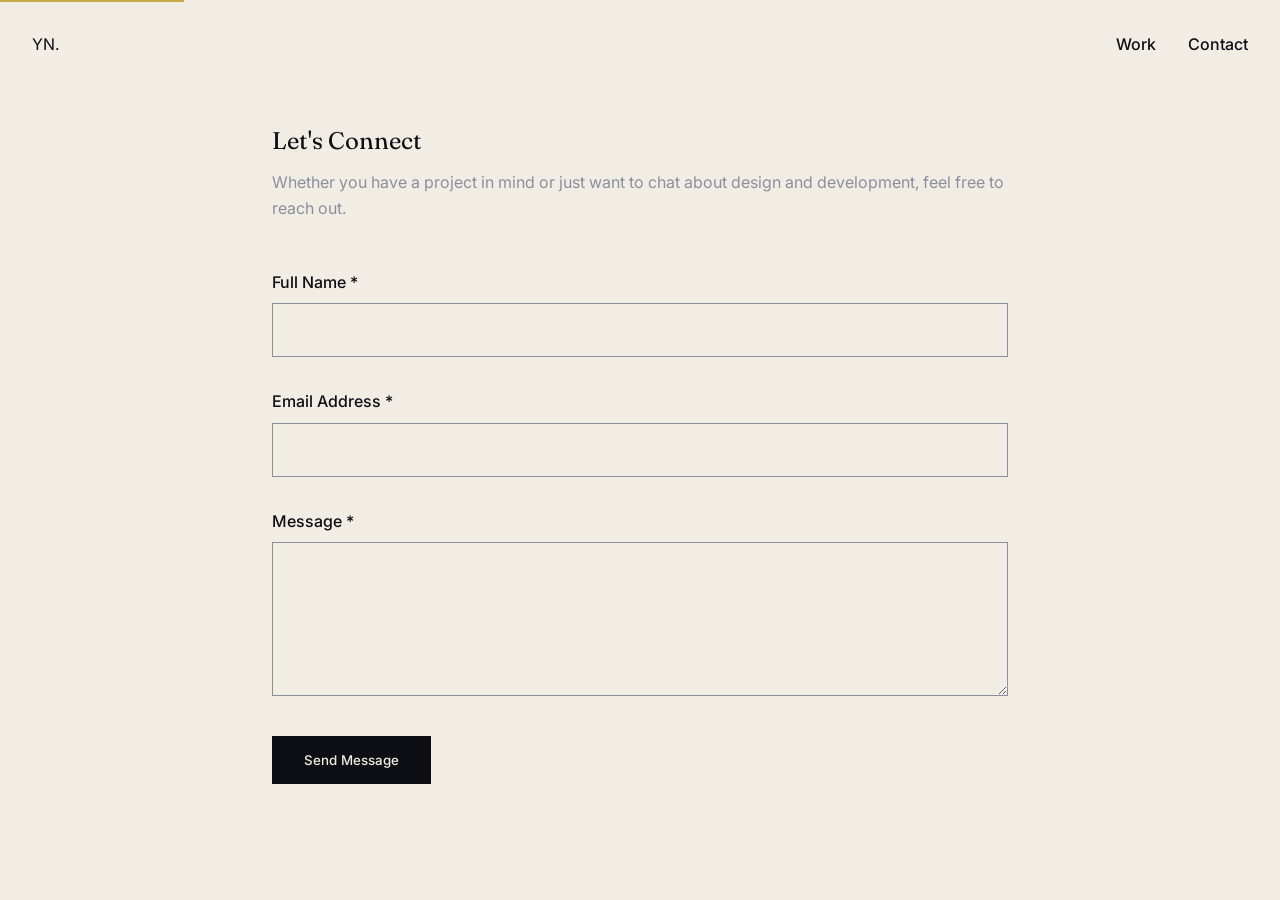
==== contact.html @ 5e520f49 "Added portfolio files" ====
<!DOCTYPE html>
<html lang="en">
<head>
  <meta charset="UTF-8">
  <meta name="viewport" content="width=device-width, initial-scale=1.0">
  
  <title>Contact | Your Name</title>
  <meta name="description" content="Get in touch with [Your Name] for creative development and design inquiries.">
  <meta name="author" content="Your Name">
  
  <link rel="preconnect" href="https://fonts.googleapis.com">
  <link rel="preconnect" href="https://fonts.gstatic.com" crossorigin>
  <link href="https://fonts.googleapis.com/css2?family=Fraunces:opsz,wght@9..144,300;400;600&family=Inter:wght@400;500&display=swap" rel="stylesheet">
  
  <link rel="stylesheet" href="style.css">
  <style>
    /* Inverting header color for light background on this page */
    .site-header { mix-blend-mode: normal; color: var(--deep-ink); }
  </style>
</head>
<body>

  <a href="#main-content" class="skip-link">Skip to main content</a>

  <header class="site-header" role="banner">
    <div class="logo" aria-label="Home">
      <a href="index.html">YN.</a>
    </div>
    <nav aria-label="Main Navigation">
      <ul class="nav-links">
        <li><a href="index.html">Work</a></li>
        <li><a href="contact.html" aria-current="page">Contact</a></li>
      </ul>
    </nav>
  </header>

  <main id="main-content" class="page-layout" role="main">
    <article>
      <header>
        <h1>Let's Connect</h1>
        <p style="color: var(--soft-ash); margin-bottom: 3rem;">
          Whether you have a project in mind or just want to chat about design and development, feel free to reach out.
        </p>
      </header>

      <form action="/submit-endpoint" method="POST" aria-label="Contact form">
        
        <div class="form-group">
          <label for="name">Full Name <span aria-hidden="true">*</span></label>
          <input type="text" id="name" name="name" required aria-required="true" autocomplete="name">
        </div>

        <div class="form-group">
          <label for="email">Email Address <span aria-hidden="true">*</span></label>
          <input type="email" id="email" name="email" required aria-required="true" autocomplete="email">
        </div>

        <div class="form-group">
          <label for="message">Message <span aria-hidden="true">*</span></label>
          <textarea id="message" name="message" rows="6" required aria-required="true"></textarea>
        </div>

        <button type="submit">Send Message</button>

      </form>
    </article>
  </main>

</body>
</html>
---- style.css ----
/* ==========================================================================
   CSS Variables & Base Setup
   ========================================================================== */
:root {
  /* Palette */
  --deep-ink: #0D0F14;
  --warm-ivory: #F2EDE4;
  --muted-gold: #C9A84C;
  --slate-blue: #4A6FA5;
  --soft-ash: #8A8F9E;

  /* Typography */
  --font-display: 'Fraunces', serif;
  --font-body: 'Inter', sans-serif;
}

*, *::before, *::after {
  box-sizing: border-box;
}

html {
  scroll-behavior: smooth;
}

body {
  margin: 0;
  padding: 0;
  background-color: var(--warm-ivory);
  color: var(--deep-ink);
  font-family: var(--font-body);
  line-height: 1.6;
  -webkit-font-smoothing: antialiased;
}

/* ==========================================================================
   Typography & Hierarchy
   ========================================================================== */
h1, h2, h3, h4, h5, h6 {
  font-family: var(--font-display);
  font-weight: 400;
  margin: 0 0 1rem 0;
  line-height: 1.1;
}

a {
  color: inherit;
  text-decoration: none;
  transition: color 0.2s ease;
}

a:hover {
  color: var(--slate-blue);
}

/* ==========================================================================
   Accessibility & Focus States
   ========================================================================== */
.skip-link {
  position: absolute;
  top: -40px;
  left: 0;
  background: var(--muted-gold);
  color: var(--deep-ink);
  padding: 8px 16px;
  z-index: 100;
  transition: top 0.2s ease;
}

.skip-link:focus {
  top: 0;
}

:focus-visible {
  outline: 3px solid var(--muted-gold);
  outline-offset: 4px;
}

/* Respect user motion preferences */
@media (prefers-reduced-motion: reduce) {
  * {
    animation-duration: 0.01ms !important;
    animation-iteration-count: 1 !important;
    transition-duration: 0.01ms !important;
    scroll-behavior: auto !important;
  }
}

/* ==========================================================================
   Layout & Navigation
   ========================================================================== */
.site-header {
  position: fixed;
  top: 0;
  width: 100%;
  padding: 2rem;
  display: flex;
  justify-content: space-between;
  align-items: center;
  z-index: 50;
  mix-blend-mode: difference;
  color: var(--warm-ivory);
}

.nav-links {
  list-style: none;
  margin: 0;
  padding: 0;
  display: flex;
  gap: 2rem;
  font-family: var(--font-body);
  font-weight: 500;
}

/* ==========================================================================
   Split-Screen Hero
   ========================================================================== */
.hero {
  display: grid;
  grid-template-columns: 1fr 1fr;
  min-height: 100vh;
}

.hero-left {
  background-color: var(--slate-blue); /* Swapped from --deep-ink */
  color: var(--warm-ivory);
  display: flex;
  align-items: center;
  justify-content: flex-end;
  padding-right: 2rem;
  position: relative;
  overflow: hidden;
}

.name-treatment {
  font-size: clamp(2.5rem, 5vw, 4.5rem);
  color: transparent;
  -webkit-text-stroke: 2px var(--warm-ivory); 
  white-space: nowrap;
  letter-spacing: 0.05em;
}

.hero-right {
  background-color: var(--warm-ivory);
  display: flex;
  flex-direction: column;
  justify-content: center;
  padding: 4rem;
  position: relative;
}

.intro-text {
  font-size: 1.5rem;
  max-width: 600px;
  color: var(--soft-ash);
}

.intro-text strong {
  color: var(--deep-ink);
}

/* ==========================================================================
   Ticker Component
   ========================================================================== */
.ticker-wrap {
  position: absolute;
  bottom: 2rem;
  left: 4rem;
  right: 4rem;
  overflow: hidden;
  border-top: 1px solid var(--soft-ash);
  padding-top: 1rem;
}

.ticker {
  display: inline-block;
  white-space: nowrap;
  animation: ticker 20s linear infinite;
  font-family: var(--font-body);
  font-size: 0.875rem;
  color: var(--slate-blue);
  text-transform: uppercase;
  letter-spacing: 0.05em;
}

@keyframes ticker {
  0%   { transform: translate3d(0, 0, 0); }
  100% { transform: translate3d(-50%, 0, 0); }
}

/* ==========================================================================
   Contact Form Page
   ========================================================================== */
.page-layout {
  min-height: 100vh;
  padding: 8rem 2rem 4rem;
  max-width: 800px;
  margin: 0 auto;
}

.form-group {
  margin-bottom: 2rem;
}

.form-group label {
  display: block;
  margin-bottom: 0.5rem;
  font-weight: 500;
  color: var(--deep-ink);
}

.form-group input,
.form-group textarea {
  width: 100%;
  padding: 1rem;
  background: transparent;
  border: 1px solid var(--soft-ash);
  font-family: var(--font-body);
  font-size: 1rem;
  color: var(--deep-ink);
  transition: border-color 0.2s ease;
}

.form-group input:focus,
.form-group textarea:focus {
  outline: none;
  border-color: var(--slate-blue);
  box-shadow: 0 0 0 3px rgba(74, 111, 165, 0.2);
}

button[type="submit"] {
  background-color: var(--deep-ink);
  color: var(--warm-ivory);
  border: none;
  padding: 1rem 2rem;
  font-family: var(--font-body);
  font-weight: 500;
  cursor: pointer;
  transition: background-color 0.2s ease;
}

button[type="submit"]:hover {
  background-color: var(--slate-blue);
}

button[type="submit"]:focus-visible {
  outline: 3px solid var(--muted-gold);
  outline-offset: 4px;
}
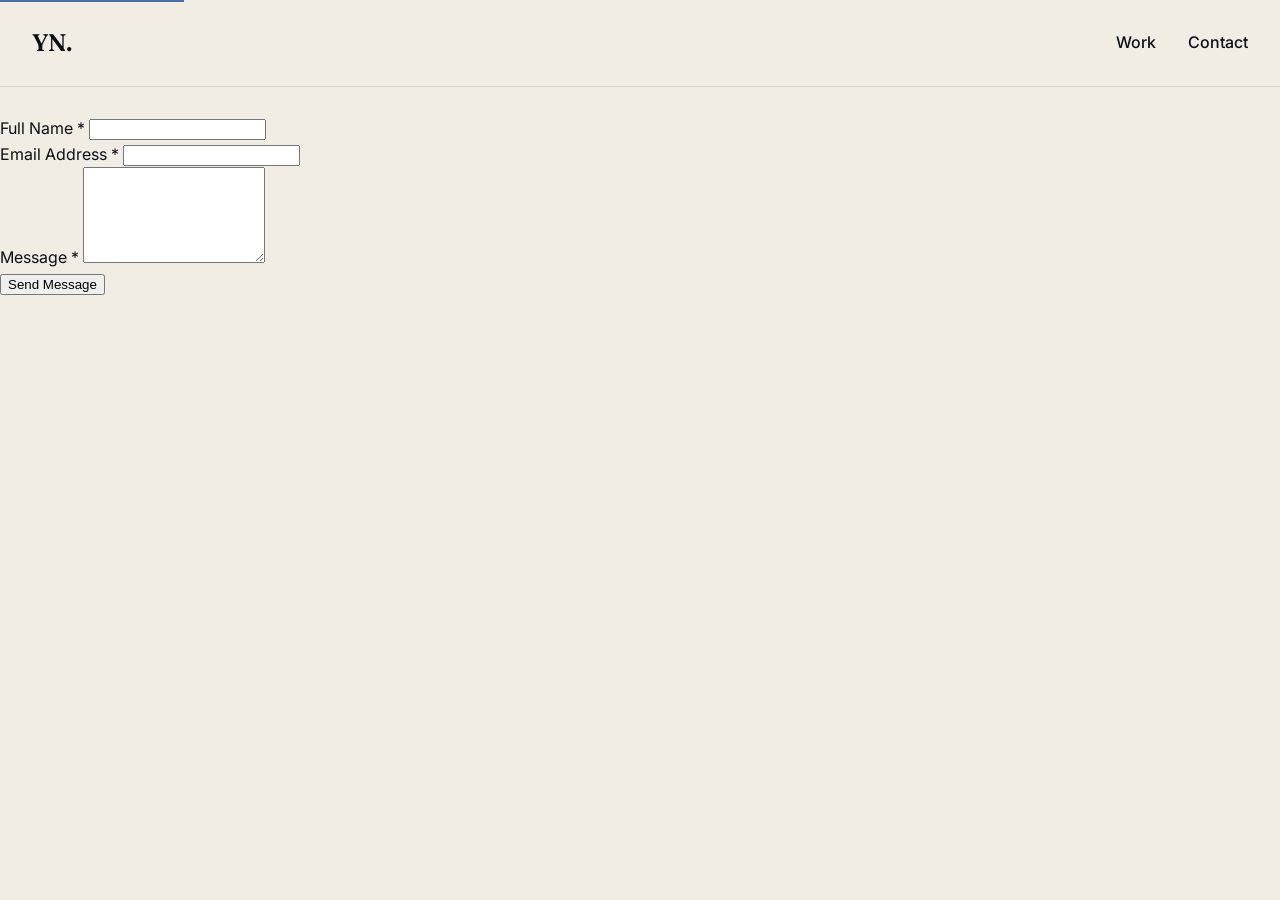
==== commit 791b88bd: "styled" ====
--- a/contact.html
+++ b/contact.html
@@ -12,7 +12,7 @@
   <link rel="preconnect" href="https://fonts.gstatic.com" crossorigin>
   <link href="https://fonts.googleapis.com/css2?family=Fraunces:opsz,wght@9..144,300;400;600&family=Inter:wght@400;500&display=swap" rel="stylesheet">
   
-  <link rel="stylesheet" href="style.css">
+  <link rel="stylesheet" href="styles.css">
   <style>
     /* Inverting header color for light background on this page */
     .site-header { mix-blend-mode: normal; color: var(--deep-ink); }
--- a/styles.css
+++ b/styles.css
@@ -0,0 +1,256 @@
+
+   
+:root {
+  /* Default Light Mode */
+  --bg-color: #F2EDE4; 
+  --text-color: #0D0F14; 
+  --accent-color: #4A6FA5; 
+  --secondary-bg: #E8E3DA;
+  --card-bg: #FFFFFF;
+  --border-color: rgba(13, 15, 20, 0.1);
+  
+  --font-display: 'Fraunces', serif;
+  --font-body: 'Inter', sans-serif;
+}
+
+@media (prefers-color-scheme: dark) {
+  :root {
+    /* Dynamic Dark Mode */
+    --bg-color: #0D0F14; 
+    --text-color: #F2EDE4; 
+    --accent-color: #C9A84C; 
+    --secondary-bg: #1A1D24;
+    --card-bg: #14171E;
+    --border-color: rgba(242, 237, 228, 0.1);
+  }
+}
+
+/* ==========================================================================
+   Base Setup & Accessibility
+   ========================================================================== */
+*, *::before, *::after {
+  box-sizing: border-box;
+}
+
+html {
+  scroll-behavior: smooth;
+}
+
+body {
+  margin: 0;
+  padding: 0;
+  background-color: var(--bg-color);
+  color: var(--text-color);
+  font-family: var(--font-body);
+  line-height: 1.6;
+  -webkit-font-smoothing: antialiased;
+  transition: background-color 0.3s ease, color 0.3s ease;
+}
+
+h1, h2, h3 {
+  font-family: var(--font-display);
+  font-weight: 400;
+  margin: 0 0 1rem 0;
+  line-height: 1.1;
+}
+
+a {
+  color: inherit;
+  text-decoration: none;
+  transition: color 0.2s ease;
+}
+
+a:hover {
+  color: var(--accent-color);
+}
+
+.visually-hidden {
+  position: absolute; width: 1px; height: 1px; padding: 0; margin: -1px; overflow: hidden; clip: rect(0, 0, 0, 0); border: 0;
+}
+
+.skip-link {
+  position: absolute; top: -40px; left: 0; background: var(--accent-color); color: var(--bg-color); padding: 8px 16px; z-index: 100; transition: top 0.2s ease;
+}
+.skip-link:focus { top: 0; }
+:focus-visible { outline: 3px solid var(--accent-color); outline-offset: 4px; }
+
+/* ==========================================================================
+   Layout & Navigation
+   ========================================================================== */
+.site-header {
+  position: fixed;
+  top: 0;
+  width: 100%;
+  padding: 1.5rem 2rem;
+  display: flex;
+  justify-content: space-between;
+  align-items: center;
+  z-index: 50;
+  background: var(--bg-color);
+  border-bottom: 1px solid var(--border-color);
+}
+
+.logo { font-family: var(--font-display); font-size: 1.5rem; font-weight: 600; }
+
+.nav-links {
+  list-style: none; margin: 0; padding: 0; display: flex; gap: 2rem; font-weight: 500;
+}
+
+/* ==========================================================================
+   Mobile-First Hero Section
+   ========================================================================== */
+.hero {
+  display: flex;
+  flex-direction: column; /* Stacks vertically on mobile */
+  min-height: 100vh;
+  padding-top: 80px;
+}
+
+.hero-left {
+  background-color: var(--secondary-bg);
+  display: flex;
+  align-items: center;
+  justify-content: center;
+  padding: 4rem 2rem;
+}
+
+.name-treatment {
+  font-size: clamp(3rem, 10vw, 8rem);
+  margin: 0;
+  color: var(--text-color);
+}
+
+.hero-right {
+  display: flex;
+  flex-direction: column;
+  justify-content: center;
+  padding: 4rem 2rem;
+}
+
+.intro-text {
+  font-size: clamp(1.2rem, 3vw, 1.5rem);
+  max-width: 600px;
+  color: var(--text-color);
+  opacity: 0.8;
+}
+
+.intro-text strong {
+  color: var(--accent-color);
+  font-weight: 600;
+}
+
+/* ==========================================================================
+   Advanced CSS Grid & Flexbox (Bento Box Layout)
+   ========================================================================== */
+.projects-section {
+  padding: 4rem 2rem;
+  max-width: 1200px;
+  margin: 0 auto;
+}
+
+.section-title {
+  font-size: 2.5rem;
+  margin-bottom: 2rem;
+  border-bottom: 1px solid var(--border-color);
+  padding-bottom: 1rem;
+}
+
+/* Mobile Grid (1 Column by default) */
+.bento-grid {
+  display: grid;
+  grid-template-columns: 1fr;
+  gap: 1.5rem;
+}
+
+/* Flexbox Component Alignment */
+.bento-card {
+  background-color: var(--card-bg);
+  padding: 2.5rem;
+  border-radius: 16px;
+  border: 1px solid var(--border-color);
+  display: flex;
+  flex-direction: column;
+  justify-content: space-between;
+  align-items: flex-start;
+  transition: transform 0.2s ease, border-color 0.2s ease;
+}
+
+.bento-card:hover {
+  transform: translateY(-4px);
+  border-color: var(--accent-color);
+}
+
+.tech-tag {
+  font-size: 0.75rem;
+  text-transform: uppercase;
+  letter-spacing: 0.05em;
+  color: var(--accent-color);
+  font-weight: 600;
+  margin-bottom: 1rem;
+  display: block;
+}
+
+.bento-card h3 {
+  font-size: 1.5rem;
+  margin-bottom: 0.5rem;
+}
+
+.bento-card p {
+  font-size: 0.95rem;
+  opacity: 0.8;
+  margin-bottom: 1.5rem;
+}
+
+.bento-link {
+  font-weight: 600;
+  color: var(--bg-color);
+  background-color: var(--text-color);
+  padding: 0.5rem 1rem;
+  border-radius: 4px;
+  margin-top: auto; /* Flexbox trick to push button to the bottom */
+}
+
+.bento-link:hover {
+  background-color: var(--accent-color);
+  color: var(--bg-color);
+}
+
+/* ==========================================================================
+    Responsive Architecture (Tablet & Desktop Overrides)
+   ========================================================================== */
+@media (min-width: 768px) {
+  
+  /* Convert Hero back to 2-column split screen on larger screens */
+  .hero {
+    flex-direction: row;
+    padding-top: 0;
+  }
+  
+  .hero-left, .hero-right {
+    flex: 1; /* Takes up 50% width each */
+  }
+
+  .hero-left {
+    justify-content: flex-end;
+    padding-right: 4rem;
+  }
+
+  .hero-right {
+    padding-left: 4rem;
+  }
+
+  /* Convert Projects to Complex 3-Column Grid */
+  .bento-grid {
+    grid-template-columns: repeat(3, 1fr);
+    grid-auto-rows: minmax(280px, auto);
+  }
+
+  .feature-card {
+    grid-column: span 2;
+    grid-row: span 2;
+  }
+  
+  .feature-card h3 {
+    font-size: 2.5rem;
+  }
+}
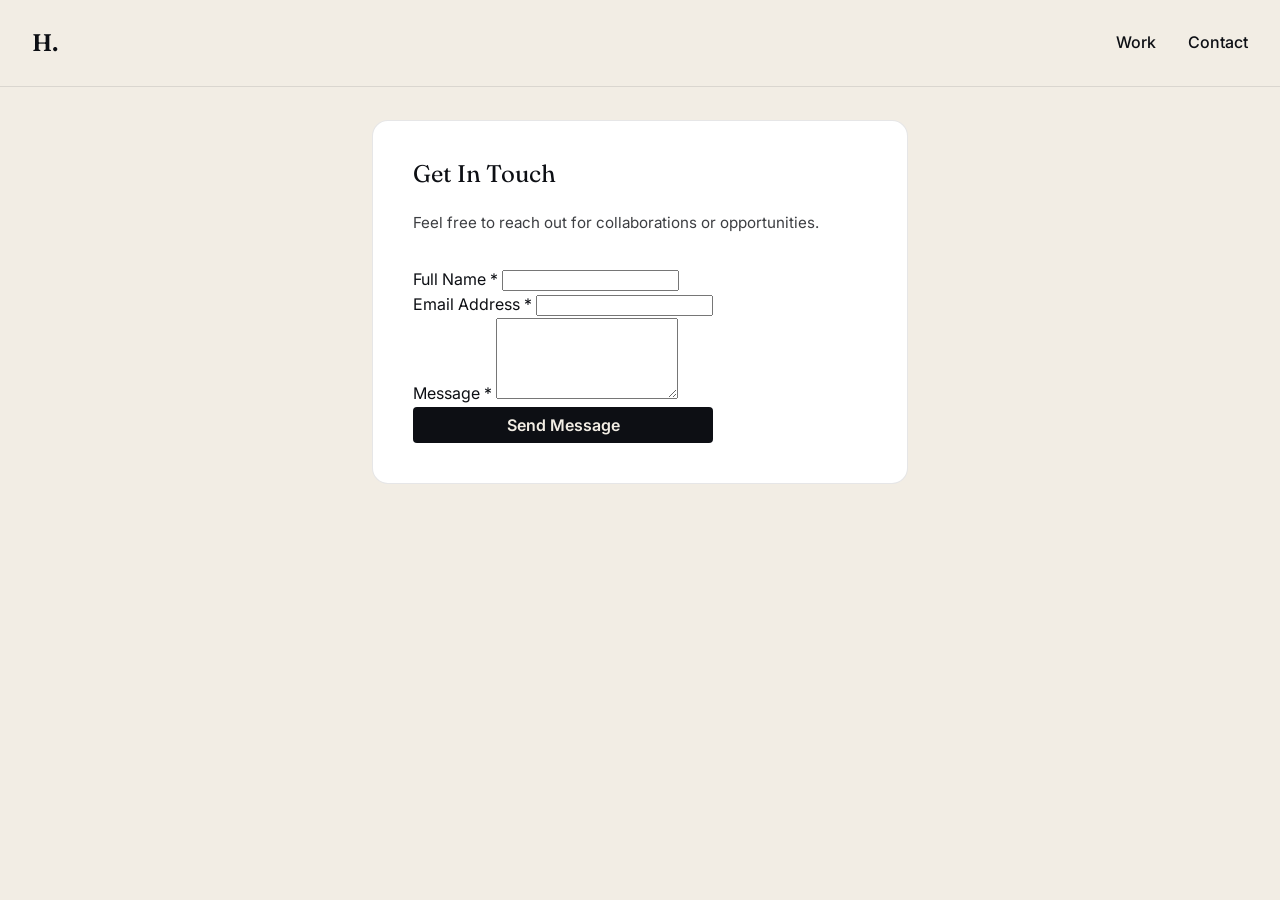
==== commit 16b1dc2b: "update on contact page" ====
--- a/contact.html
+++ b/contact.html
@@ -3,29 +3,14 @@
 <head>
   <meta charset="UTF-8">
   <meta name="viewport" content="width=device-width, initial-scale=1.0">
-  
-  <title>Contact | Your Name</title>
-  <meta name="description" content="Get in touch with [Your Name] for creative development and design inquiries.">
-  <meta name="author" content="Your Name">
-  
-  <link rel="preconnect" href="https://fonts.googleapis.com">
-  <link rel="preconnect" href="https://fonts.gstatic.com" crossorigin>
-  <link href="https://fonts.googleapis.com/css2?family=Fraunces:opsz,wght@9..144,300;400;600&family=Inter:wght@400;500&display=swap" rel="stylesheet">
-  
+  <title>Contact | Hardik</title>
+  <link href="https://fonts.googleapis.com/css2?family=Fraunces:opsz,wght@9..144,300;400;600&family=Inter:wght@400;500;600&display=swap" rel="stylesheet">
   <link rel="stylesheet" href="styles.css">
-  <style>
-    /* Inverting header color for light background on this page */
-    .site-header { mix-blend-mode: normal; color: var(--deep-ink); }
-  </style>
 </head>
 <body>
 
-  <a href="#main-content" class="skip-link">Skip to main content</a>
-
   <header class="site-header" role="banner">
-    <div class="logo" aria-label="Home">
-      <a href="index.html">YN.</a>
-    </div>
+    <div class="logo"><a href="index.html">H.</a></div>
     <nav aria-label="Main Navigation">
       <ul class="nav-links">
         <li><a href="index.html">Work</a></li>
@@ -34,36 +19,30 @@
     </nav>
   </header>
 
-  <main id="main-content" class="page-layout" role="main">
-    <article>
-      <header>
-        <h1>Let's Connect</h1>
-        <p style="color: var(--soft-ash); margin-bottom: 3rem;">
-          Whether you have a project in mind or just want to chat about design and development, feel free to reach out.
-        </p>
-      </header>
-
-      <form action="/submit-endpoint" method="POST" aria-label="Contact form">
+  <main id="main-content" style="padding-top: 120px; max-width: 600px; margin: 0 auto; padding-left: 2rem; padding-right: 2rem;">
+    <section class="bento-card" aria-label="Contact Form">
+      <h2 style="margin-bottom: 0.5rem;">Get In Touch</h2>
+      <p style="opacity: 0.8; margin-bottom: 2rem;">Feel free to reach out for collaborations or opportunities.</p>
+      
+      <form class="contact-form">
+        <div class="form-group">
+          <label for="name">Full Name *</label>
+          <input type="text" id="name" name="name" required>
+        </div>
         
         <div class="form-group">
-          <label for="name">Full Name <span aria-hidden="true">*</span></label>
-          <input type="text" id="name" name="name" required aria-required="true" autocomplete="name">
+          <label for="email">Email Address *</label>
+          <input type="email" id="email" name="email" required>
         </div>
-
+        
         <div class="form-group">
-          <label for="email">Email Address <span aria-hidden="true">*</span></label>
-          <input type="email" id="email" name="email" required aria-required="true" autocomplete="email">
+          <label for="message">Message *</label>
+          <textarea id="message" name="message" rows="5" required></textarea>
         </div>
-
-        <div class="form-group">
-          <label for="message">Message <span aria-hidden="true">*</span></label>
-          <textarea id="message" name="message" rows="6" required aria-required="true"></textarea>
-        </div>
-
-        <button type="submit">Send Message</button>
-
+        
+        <button type="submit" class="bento-link" style="border: none; cursor: pointer; font-family: inherit; font-size: 1rem; width: 100%;">Send Message</button>
       </form>
-    </article>
+    </section>
   </main>
 
 </body>
